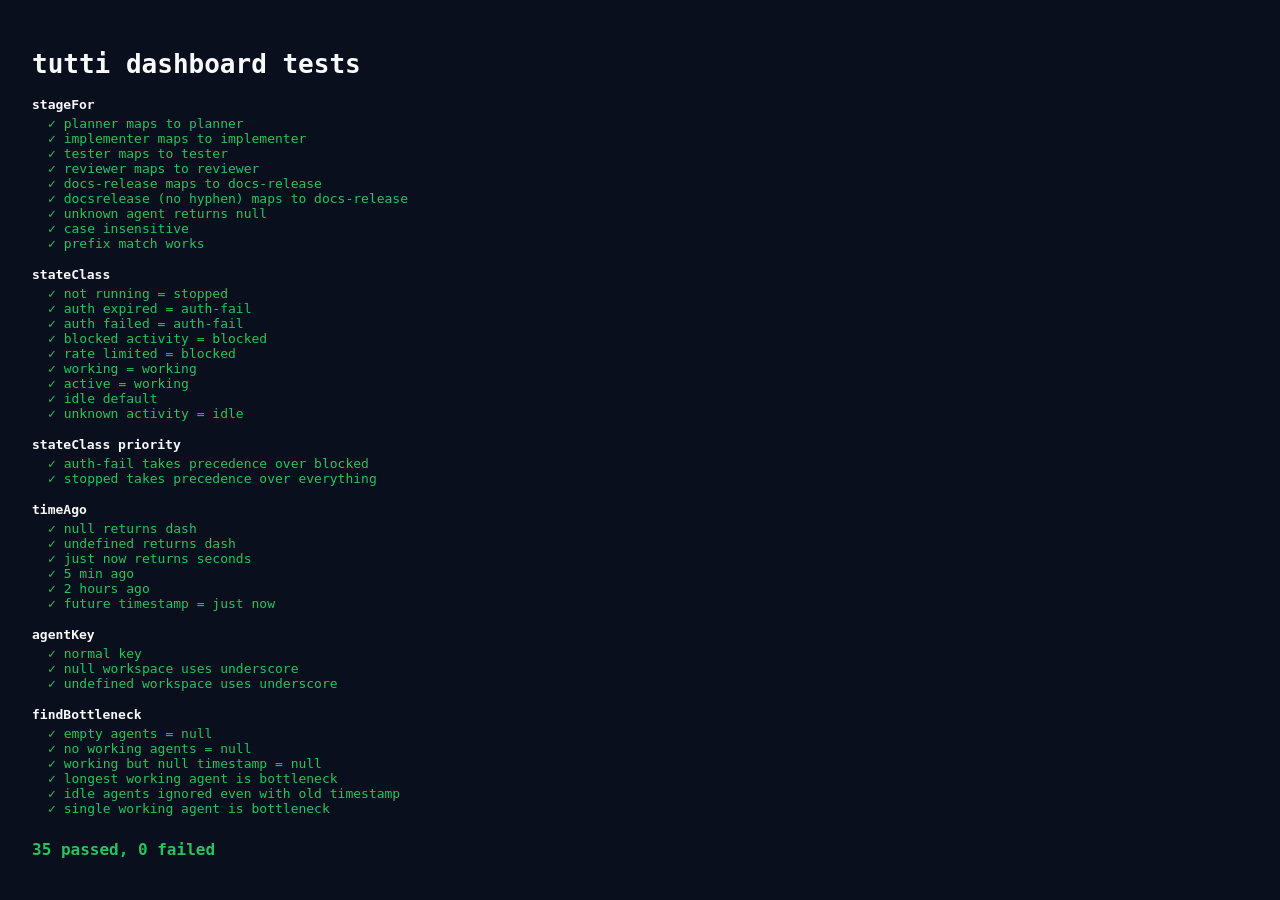
==== dashboard/test.html @ d76b61cb "feat: Phase 1a factory-floor dashboard — DESIGN.md alignment, operational HUD, detail drawer Aligns " ====
<!DOCTYPE html>
<html lang="en">
<head>
  <meta charset="utf-8">
  <title>tutti dashboard — unit tests</title>
  <style>
    body { font-family: monospace; background: #0a0f1e; color: #f9fafb; padding: 24px; }
    .pass { color: #22c55e; }
    .fail { color: #ef4444; }
    .suite { margin-bottom: 16px; }
    .suite-name { font-weight: bold; margin-bottom: 4px; }
    .result { padding-left: 16px; font-size: 13px; }
    #summary { margin-top: 24px; font-size: 16px; font-weight: bold; }
  </style>
</head>
<body>
<h1>tutti dashboard tests</h1>
<div id="output"></div>
<div id="summary"></div>

<script>
// ── Test harness ──
var passed = 0, failed = 0;
var $output = document.getElementById("output");
var currentSuite = null;
var suiteEl = null;

function suite(name) {
  currentSuite = name;
  suiteEl = document.createElement("div");
  suiteEl.className = "suite";
  var title = document.createElement("div");
  title.className = "suite-name";
  title.textContent = name;
  suiteEl.appendChild(title);
  $output.appendChild(suiteEl);
}

function assert(description, actual, expected) {
  var ok = actual === expected;
  var line = document.createElement("div");
  line.className = "result " + (ok ? "pass" : "fail");
  if (ok) {
    line.textContent = "\u2713 " + description;
    passed++;
  } else {
    line.textContent = "\u2717 " + description + " — expected " + JSON.stringify(expected) + ", got " + JSON.stringify(actual);
    failed++;
  }
  suiteEl.appendChild(line);
}

function assertTruthy(description, actual) {
  var ok = !!actual;
  var line = document.createElement("div");
  line.className = "result " + (ok ? "pass" : "fail");
  if (ok) {
    line.textContent = "\u2713 " + description;
    passed++;
  } else {
    line.textContent = "\u2717 " + description + " — got " + JSON.stringify(actual);
    failed++;
  }
  suiteEl.appendChild(line);
}

function assertNull(description, actual) {
  var ok = actual === null || actual === undefined;
  var line = document.createElement("div");
  line.className = "result " + (ok ? "pass" : "fail");
  if (ok) {
    line.textContent = "\u2713 " + description;
    passed++;
  } else {
    line.textContent = "\u2717 " + description + " — expected null, got " + JSON.stringify(actual);
    failed++;
  }
  suiteEl.appendChild(line);
}

// ── Functions under test (copied from app.js to keep tests self-contained) ──

var STAGE_ORDER = ["planner", "implementer", "tester", "reviewer", "docs-release"];

function stageFor(agent) {
  var a = agent.toLowerCase();
  for (var i = 0; i < STAGE_ORDER.length; i++) {
    var s = STAGE_ORDER[i];
    if (a.indexOf(s.replace("-", "")) !== -1 || a.indexOf(s) !== -1) return s;
  }
  return null;
}

function stateClass(agent) {
  if (!agent.running) return "stopped";
  if (agent.auth_state === "expired" || agent.auth_state === "failed")
    return "auth-fail";
  if (agent.activity_state === "blocked" || agent.activity_state === "rate_limited")
    return "blocked";
  if (agent.activity_state === "working" || agent.activity_state === "active")
    return "working";
  return "idle";
}

function timeAgo(ts) {
  if (!ts) return "\u2014";
  var diff = (Date.now() - new Date(ts).getTime()) / 1000;
  if (diff < 0) return "just now";
  if (diff < 60) return Math.floor(diff) + "s ago";
  if (diff < 3600) return Math.floor(diff / 60) + "m ago";
  return Math.floor(diff / 3600) + "h ago";
}

function agentKey(workspace, agent) {
  return (workspace || "_") + ":" + agent;
}

function findBottleneck(agents) {
  var longest = null;
  var longestDuration = 0;
  var now = Date.now();
  var names = Object.keys(agents);
  for (var i = 0; i < names.length; i++) {
    var agent = agents[names[i]];
    if (stateClass(agent) !== "working") continue;
    var ts = agent.last_output_change_at;
    if (!ts) continue;
    var duration = now - new Date(ts).getTime();
    if (duration > longestDuration) {
      longestDuration = duration;
      longest = agent;
    }
  }
  return longest;
}

// ── Tests ──

suite("stageFor");
assert("planner maps to planner", stageFor("planner"), "planner");
assert("implementer maps to implementer", stageFor("implementer"), "implementer");
assert("tester maps to tester", stageFor("tester"), "tester");
assert("reviewer maps to reviewer", stageFor("reviewer"), "reviewer");
assert("docs-release maps to docs-release", stageFor("docs-release"), "docs-release");
assert("docsrelease (no hyphen) maps to docs-release", stageFor("docsrelease"), "docs-release");
assert("unknown agent returns null", stageFor("conductor"), null);
assert("case insensitive", stageFor("PLANNER"), "planner");
assert("prefix match works", stageFor("my-planner-agent"), "planner");

suite("stateClass");
assert("not running = stopped", stateClass({ running: false }), "stopped");
assert("auth expired = auth-fail", stateClass({ running: true, auth_state: "expired" }), "auth-fail");
assert("auth failed = auth-fail", stateClass({ running: true, auth_state: "failed" }), "auth-fail");
assert("blocked activity = blocked", stateClass({ running: true, auth_state: "ok", activity_state: "blocked" }), "blocked");
assert("rate limited = blocked", stateClass({ running: true, auth_state: "ok", activity_state: "rate_limited" }), "blocked");
assert("working = working", stateClass({ running: true, auth_state: "ok", activity_state: "working" }), "working");
assert("active = working", stateClass({ running: true, auth_state: "ok", activity_state: "active" }), "working");
assert("idle default", stateClass({ running: true, auth_state: "ok", activity_state: "idle" }), "idle");
assert("unknown activity = idle", stateClass({ running: true, auth_state: "ok", activity_state: "something_else" }), "idle");

suite("stateClass priority");
assert("auth-fail takes precedence over blocked", stateClass({ running: true, auth_state: "failed", activity_state: "blocked" }), "auth-fail");
assert("stopped takes precedence over everything", stateClass({ running: false, auth_state: "failed", activity_state: "working" }), "stopped");

suite("timeAgo");
assert("null returns dash", timeAgo(null), "\u2014");
assert("undefined returns dash", timeAgo(undefined), "\u2014");
var now = new Date().toISOString();
assert("just now returns seconds", timeAgo(now).indexOf("s ago") !== -1 || timeAgo(now) === "0s ago", true);
var fiveMinAgo = new Date(Date.now() - 5 * 60 * 1000).toISOString();
assert("5 min ago", timeAgo(fiveMinAgo), "5m ago");
var twoHoursAgo = new Date(Date.now() - 2 * 3600 * 1000).toISOString();
assert("2 hours ago", timeAgo(twoHoursAgo), "2h ago");
var futureTs = new Date(Date.now() + 60000).toISOString();
assert("future timestamp = just now", timeAgo(futureTs), "just now");

suite("agentKey");
assert("normal key", agentKey("myws", "planner"), "myws:planner");
assert("null workspace uses underscore", agentKey(null, "planner"), "_:planner");
assert("undefined workspace uses underscore", agentKey(undefined, "planner"), "_:planner");

suite("findBottleneck");
assertNull("empty agents = null", findBottleneck({}));
assertNull("no working agents = null", findBottleneck({
  "a:planner": { running: true, auth_state: "ok", activity_state: "idle", agent: "planner" }
}));
assertNull("working but null timestamp = null", findBottleneck({
  "a:planner": { running: true, auth_state: "ok", activity_state: "working", agent: "planner", last_output_change_at: null }
}));

var oldTs = new Date(Date.now() - 600000).toISOString();
var recentTs = new Date(Date.now() - 60000).toISOString();
var bottleneckResult = findBottleneck({
  "a:planner": { running: true, auth_state: "ok", activity_state: "working", agent: "planner", last_output_change_at: oldTs },
  "a:implementer": { running: true, auth_state: "ok", activity_state: "working", agent: "implementer", last_output_change_at: recentTs }
});
assert("longest working agent is bottleneck", bottleneckResult.agent, "planner");

var tieResult = findBottleneck({
  "a:planner": { running: true, auth_state: "ok", activity_state: "working", agent: "planner", last_output_change_at: oldTs },
  "a:implementer": { running: true, auth_state: "ok", activity_state: "idle", agent: "implementer", last_output_change_at: oldTs }
});
assert("idle agents ignored even with old timestamp", tieResult.agent, "planner");

var singleResult = findBottleneck({
  "a:reviewer": { running: true, auth_state: "ok", activity_state: "working", agent: "reviewer", last_output_change_at: recentTs }
});
assert("single working agent is bottleneck", singleResult.agent, "reviewer");

// ── Summary ──
var $summary = document.getElementById("summary");
$summary.className = failed > 0 ? "fail" : "pass";
$summary.textContent = passed + " passed, " + failed + " failed";
</script>
</body>
</html>
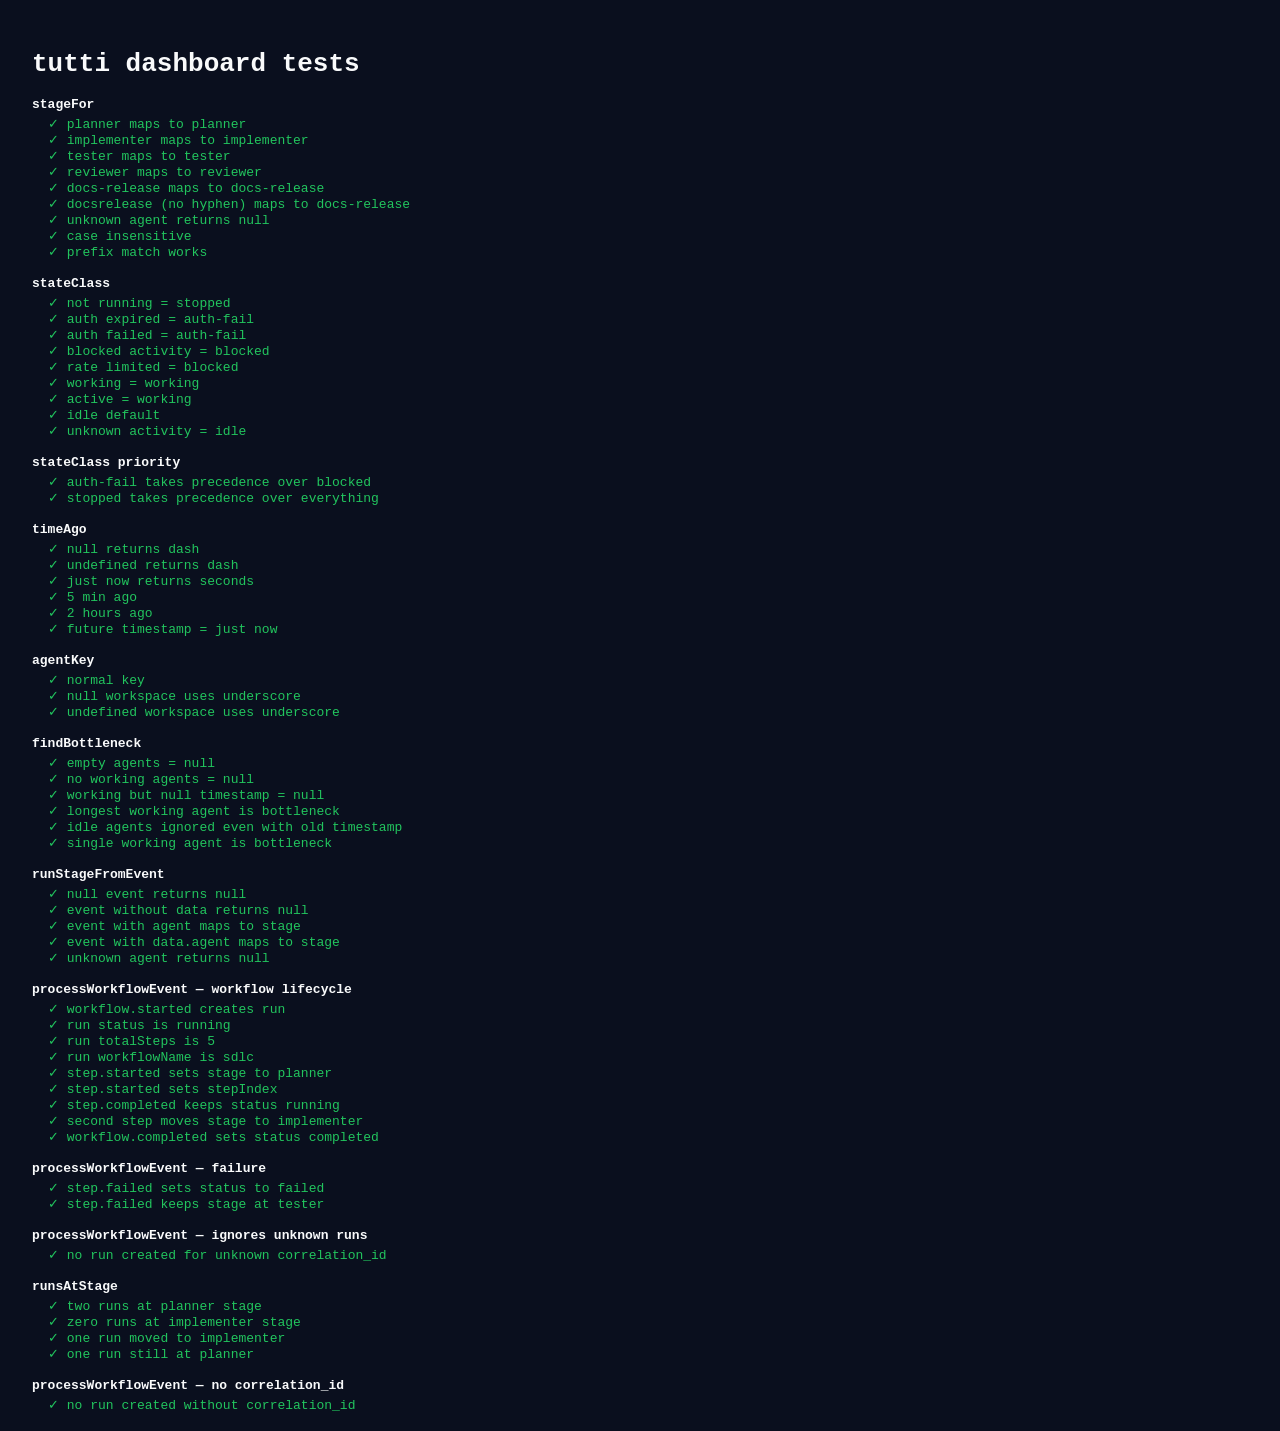
==== commit 55015501: "feat: Phase 1b — SSE workflow step events, event rotation, lane animation Emit workflow.step.started" ====
--- a/dashboard/test.html
+++ b/dashboard/test.html
@@ -207,6 +207,160 @@
 });
 assert("single working agent is bottleneck", singleResult.agent, "reviewer");
 
+// ── Run tracking functions under test ──
+function runStageFromEvent(evt) {
+  if (!evt || !evt.data) return null;
+  var agent = evt.agent || (evt.data && evt.data.agent);
+  if (agent) return stageFor(agent);
+  return null;
+}
+
+function processWorkflowEvent(evt) {
+  var id = evt.correlation_id;
+  if (!id) return;
+  if (evt.event === "workflow.started") {
+    testRuns[id] = {
+      id: id, status: "running", stage: null, stepIndex: 0,
+      totalSteps: (evt.data && evt.data.total_steps) || 0,
+      workflowName: (evt.data && evt.data.workflow_name) || "",
+      startedAt: evt.timestamp
+    };
+    return;
+  }
+  var run = testRuns[id];
+  if (!run) return;
+  if (evt.event === "workflow.step.started") {
+    run.stage = runStageFromEvent(evt);
+    run.stepIndex = (evt.data && evt.data.step_index) || run.stepIndex;
+    run.totalSteps = (evt.data && evt.data.total_steps) || run.totalSteps;
+    run.status = "running";
+  } else if (evt.event === "workflow.step.failed") {
+    run.stage = runStageFromEvent(evt);
+    run.status = "failed";
+  } else if (evt.event === "workflow.completed") {
+    run.status = "completed";
+  } else if (evt.event === "workflow.failed") {
+    run.status = "failed";
+  }
+}
+
+function runsAtStage(stage) {
+  var result = [];
+  var ids = Object.keys(testRuns);
+  for (var i = 0; i < ids.length; i++) {
+    var run = testRuns[ids[i]];
+    if (run.stage === stage) result.push(run);
+  }
+  return result;
+}
+
+var testRuns = {};
+
+suite("runStageFromEvent");
+assert("null event returns null", runStageFromEvent(null), null);
+assert("event without data returns null", runStageFromEvent({ event: "test" }), null);
+assert("event with agent maps to stage", runStageFromEvent({ agent: "planner", data: {} }), "planner");
+assert("event with data.agent maps to stage", runStageFromEvent({ data: { agent: "implementer" } }), "implementer");
+assertNull("unknown agent returns null", runStageFromEvent({ agent: "conductor", data: {} }));
+
+suite("processWorkflowEvent — workflow lifecycle");
+testRuns = {};
+processWorkflowEvent({
+  event: "workflow.started", correlation_id: "run-1",
+  data: { workflow_name: "sdlc", total_steps: 5 },
+  timestamp: new Date().toISOString()
+});
+assertTruthy("workflow.started creates run", testRuns["run-1"]);
+assert("run status is running", testRuns["run-1"].status, "running");
+assert("run totalSteps is 5", testRuns["run-1"].totalSteps, 5);
+assert("run workflowName is sdlc", testRuns["run-1"].workflowName, "sdlc");
+
+processWorkflowEvent({
+  event: "workflow.step.started", correlation_id: "run-1",
+  agent: "planner", data: { step_index: 1, total_steps: 5 }
+});
+assert("step.started sets stage to planner", testRuns["run-1"].stage, "planner");
+assert("step.started sets stepIndex", testRuns["run-1"].stepIndex, 1);
+
+processWorkflowEvent({
+  event: "workflow.step.completed", correlation_id: "run-1",
+  agent: "planner", data: { step_index: 1 }
+});
+assert("step.completed keeps status running", testRuns["run-1"].status, "running");
+
+processWorkflowEvent({
+  event: "workflow.step.started", correlation_id: "run-1",
+  agent: "implementer", data: { step_index: 2, total_steps: 5 }
+});
+assert("second step moves stage to implementer", testRuns["run-1"].stage, "implementer");
+
+processWorkflowEvent({
+  event: "workflow.completed", correlation_id: "run-1",
+  data: { success: true }
+});
+assert("workflow.completed sets status completed", testRuns["run-1"].status, "completed");
+
+suite("processWorkflowEvent — failure");
+testRuns = {};
+processWorkflowEvent({
+  event: "workflow.started", correlation_id: "run-2",
+  data: { workflow_name: "test-wf", total_steps: 3 },
+  timestamp: new Date().toISOString()
+});
+processWorkflowEvent({
+  event: "workflow.step.started", correlation_id: "run-2",
+  agent: "tester", data: { step_index: 1, total_steps: 3 }
+});
+processWorkflowEvent({
+  event: "workflow.step.failed", correlation_id: "run-2",
+  agent: "tester", data: { step_index: 1, message: "timed out" }
+});
+assert("step.failed sets status to failed", testRuns["run-2"].status, "failed");
+assert("step.failed keeps stage at tester", testRuns["run-2"].stage, "tester");
+
+suite("processWorkflowEvent — ignores unknown runs");
+testRuns = {};
+processWorkflowEvent({
+  event: "workflow.step.started", correlation_id: "unknown-run",
+  agent: "planner", data: { step_index: 1 }
+});
+assertNull("no run created for unknown correlation_id", testRuns["unknown-run"]);
+
+suite("runsAtStage");
+testRuns = {};
+processWorkflowEvent({
+  event: "workflow.started", correlation_id: "r1",
+  data: { workflow_name: "a", total_steps: 2 },
+  timestamp: new Date().toISOString()
+});
+processWorkflowEvent({
+  event: "workflow.step.started", correlation_id: "r1",
+  agent: "planner", data: { step_index: 1 }
+});
+processWorkflowEvent({
+  event: "workflow.started", correlation_id: "r2",
+  data: { workflow_name: "b", total_steps: 2 },
+  timestamp: new Date().toISOString()
+});
+processWorkflowEvent({
+  event: "workflow.step.started", correlation_id: "r2",
+  agent: "planner", data: { step_index: 1 }
+});
+assert("two runs at planner stage", runsAtStage("planner").length, 2);
+assert("zero runs at implementer stage", runsAtStage("implementer").length, 0);
+processWorkflowEvent({
+  event: "workflow.step.started", correlation_id: "r1",
+  agent: "implementer", data: { step_index: 2 }
+});
+assert("one run moved to implementer", runsAtStage("implementer").length, 1);
+assert("one run still at planner", runsAtStage("planner").length, 1);
+
+suite("processWorkflowEvent — no correlation_id");
+testRuns = {};
+var prevKeys = Object.keys(testRuns).length;
+processWorkflowEvent({ event: "workflow.started", data: {} });
+assert("no run created without correlation_id", Object.keys(testRuns).length, prevKeys);
+
 // ── Summary ──
 var $summary = document.getElementById("summary");
 $summary.className = failed > 0 ? "fail" : "pass";
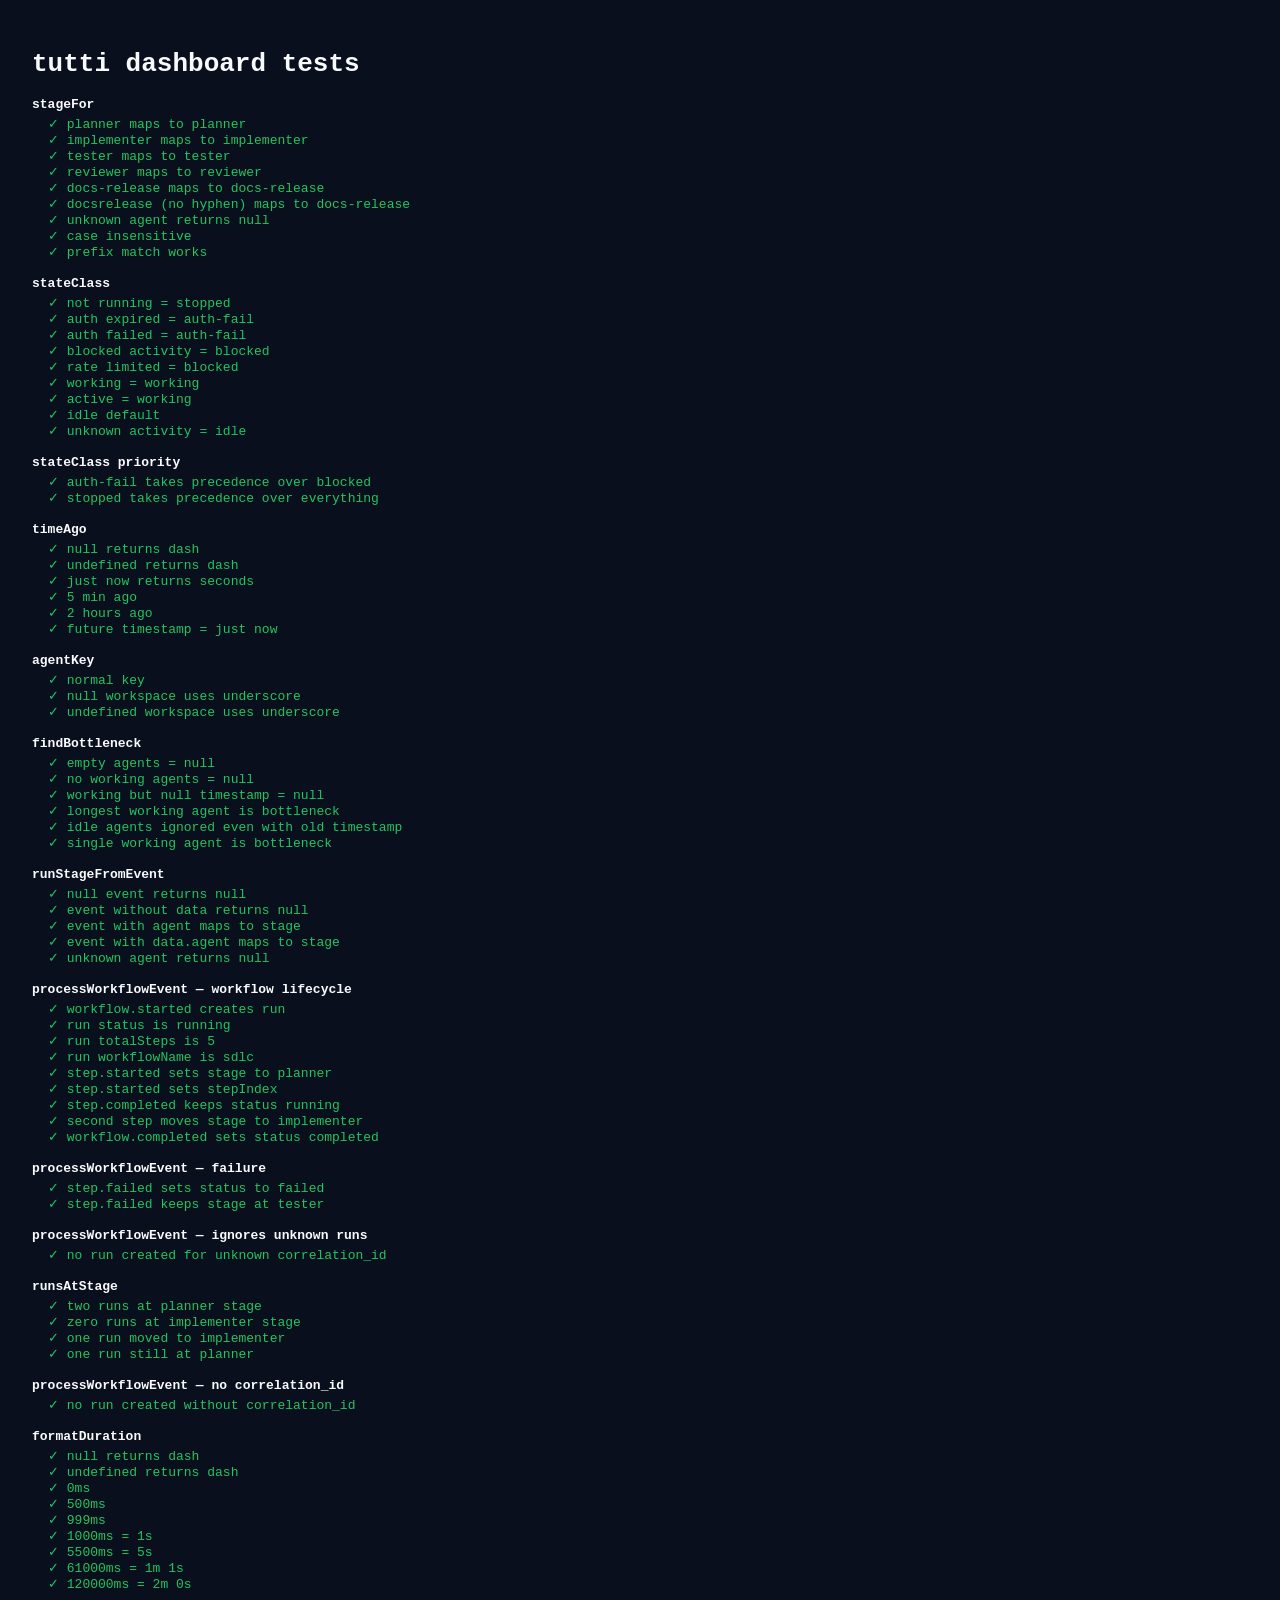
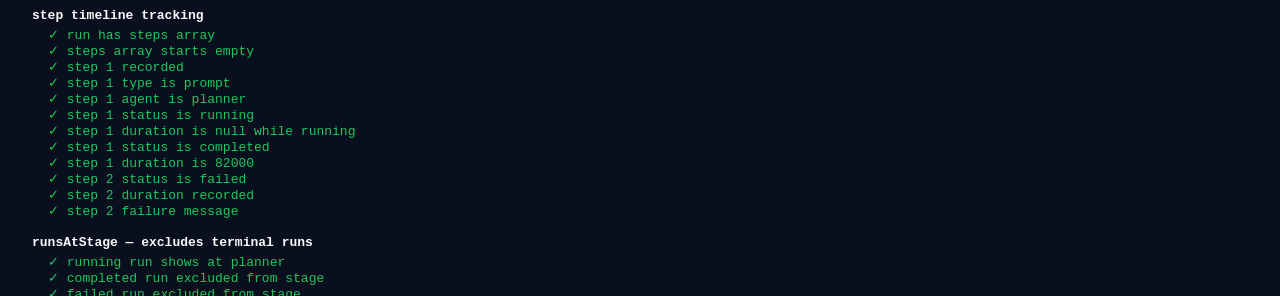
==== commit 1894d760: "feat: Phase 1b wiring — step timeline, run reconstruction, SSE recovery Complete the remaining Phase" ====
--- a/dashboard/test.html
+++ b/dashboard/test.html
@@ -215,6 +215,16 @@
   return null;
 }
 
+function formatDuration(ms) {
+  if (!ms && ms !== 0) return "\u2014";
+  if (ms < 1000) return ms + "ms";
+  var s = Math.floor(ms / 1000);
+  if (s < 60) return s + "s";
+  var m = Math.floor(s / 60);
+  s = s % 60;
+  return m + "m " + s + "s";
+}
+
 function processWorkflowEvent(evt) {
   var id = evt.correlation_id;
   if (!id) return;
@@ -223,7 +233,8 @@
       id: id, status: "running", stage: null, stepIndex: 0,
       totalSteps: (evt.data && evt.data.total_steps) || 0,
       workflowName: (evt.data && evt.data.workflow_name) || "",
-      startedAt: evt.timestamp
+      startedAt: evt.timestamp,
+      steps: []
     };
     return;
   }
@@ -234,13 +245,36 @@
     run.stepIndex = (evt.data && evt.data.step_index) || run.stepIndex;
     run.totalSteps = (evt.data && evt.data.total_steps) || run.totalSteps;
     run.status = "running";
+    var idx = evt.data && evt.data.step_index;
+    if (idx) {
+      run.steps[idx] = {
+        index: idx, type: (evt.data && evt.data.step_type) || "unknown",
+        agent: evt.agent || null, stage: run.stage,
+        status: "running", startedAt: evt.timestamp,
+        durationMs: null, message: null
+      };
+    }
+  } else if (evt.event === "workflow.step.completed") {
+    var cidx = evt.data && evt.data.step_index;
+    if (cidx && run.steps[cidx]) {
+      run.steps[cidx].status = "completed";
+      run.steps[cidx].durationMs = (evt.data && evt.data.duration_ms) || null;
+    }
   } else if (evt.event === "workflow.step.failed") {
     run.stage = runStageFromEvent(evt);
     run.status = "failed";
+    var fidx = evt.data && evt.data.step_index;
+    if (fidx && run.steps[fidx]) {
+      run.steps[fidx].status = "failed";
+      run.steps[fidx].durationMs = (evt.data && evt.data.duration_ms) || null;
+      run.steps[fidx].message = (evt.data && evt.data.message) || null;
+    }
   } else if (evt.event === "workflow.completed") {
     run.status = "completed";
+    run.finishedAt = evt.timestamp;
   } else if (evt.event === "workflow.failed") {
     run.status = "failed";
+    run.finishedAt = evt.timestamp;
   }
 }
 
@@ -249,7 +283,7 @@
   var ids = Object.keys(testRuns);
   for (var i = 0; i < ids.length; i++) {
     var run = testRuns[ids[i]];
-    if (run.stage === stage) result.push(run);
+    if (run.stage === stage && run.status !== "completed" && run.status !== "failed") result.push(run);
   }
   return result;
 }
@@ -360,6 +394,92 @@
 var prevKeys = Object.keys(testRuns).length;
 processWorkflowEvent({ event: "workflow.started", data: {} });
 assert("no run created without correlation_id", Object.keys(testRuns).length, prevKeys);
+
+suite("formatDuration");
+assert("null returns dash", formatDuration(null), "\u2014");
+assert("undefined returns dash", formatDuration(undefined), "\u2014");
+assert("0ms", formatDuration(0), "0ms");
+assert("500ms", formatDuration(500), "500ms");
+assert("999ms", formatDuration(999), "999ms");
+assert("1000ms = 1s", formatDuration(1000), "1s");
+assert("5500ms = 5s", formatDuration(5500), "5s");
+assert("61000ms = 1m 1s", formatDuration(61000), "1m 1s");
+assert("120000ms = 2m 0s", formatDuration(120000), "2m 0s");
+
+suite("step timeline tracking");
+testRuns = {};
+processWorkflowEvent({
+  event: "workflow.started", correlation_id: "st-1",
+  data: { workflow_name: "sdlc", total_steps: 3 },
+  timestamp: "2026-03-21T05:00:00Z"
+});
+assertTruthy("run has steps array", Array.isArray(testRuns["st-1"].steps));
+assert("steps array starts empty", testRuns["st-1"].steps.length, 0);
+
+processWorkflowEvent({
+  event: "workflow.step.started", correlation_id: "st-1",
+  agent: "planner", data: { step_index: 1, step_type: "prompt", total_steps: 3 },
+  timestamp: "2026-03-21T05:00:01Z"
+});
+assertTruthy("step 1 recorded", testRuns["st-1"].steps[1]);
+assert("step 1 type is prompt", testRuns["st-1"].steps[1].type, "prompt");
+assert("step 1 agent is planner", testRuns["st-1"].steps[1].agent, "planner");
+assert("step 1 status is running", testRuns["st-1"].steps[1].status, "running");
+assertNull("step 1 duration is null while running", testRuns["st-1"].steps[1].durationMs);
+
+processWorkflowEvent({
+  event: "workflow.step.completed", correlation_id: "st-1",
+  agent: "planner", data: { step_index: 1, duration_ms: 82000 }
+});
+assert("step 1 status is completed", testRuns["st-1"].steps[1].status, "completed");
+assert("step 1 duration is 82000", testRuns["st-1"].steps[1].durationMs, 82000);
+
+processWorkflowEvent({
+  event: "workflow.step.started", correlation_id: "st-1",
+  agent: "implementer", data: { step_index: 2, step_type: "prompt", total_steps: 3 },
+  timestamp: "2026-03-21T05:01:23Z"
+});
+processWorkflowEvent({
+  event: "workflow.step.failed", correlation_id: "st-1",
+  agent: "implementer", data: { step_index: 2, duration_ms: 43000, message: "no commit produced" }
+});
+assert("step 2 status is failed", testRuns["st-1"].steps[2].status, "failed");
+assert("step 2 duration recorded", testRuns["st-1"].steps[2].durationMs, 43000);
+assert("step 2 failure message", testRuns["st-1"].steps[2].message, "no commit produced");
+
+suite("runsAtStage — excludes terminal runs");
+testRuns = {};
+processWorkflowEvent({
+  event: "workflow.started", correlation_id: "term-1",
+  data: { workflow_name: "a", total_steps: 2 },
+  timestamp: new Date().toISOString()
+});
+processWorkflowEvent({
+  event: "workflow.step.started", correlation_id: "term-1",
+  agent: "planner", data: { step_index: 1 }
+});
+assert("running run shows at planner", runsAtStage("planner").length, 1);
+processWorkflowEvent({
+  event: "workflow.completed", correlation_id: "term-1",
+  data: { success: true }
+});
+assert("completed run excluded from stage", runsAtStage("planner").length, 0);
+
+testRuns = {};
+processWorkflowEvent({
+  event: "workflow.started", correlation_id: "term-2",
+  data: { workflow_name: "b", total_steps: 2 },
+  timestamp: new Date().toISOString()
+});
+processWorkflowEvent({
+  event: "workflow.step.started", correlation_id: "term-2",
+  agent: "tester", data: { step_index: 1 }
+});
+processWorkflowEvent({
+  event: "workflow.failed", correlation_id: "term-2",
+  data: { success: false }
+});
+assert("failed run excluded from stage", runsAtStage("tester").length, 0);
 
 // ── Summary ──
 var $summary = document.getElementById("summary");
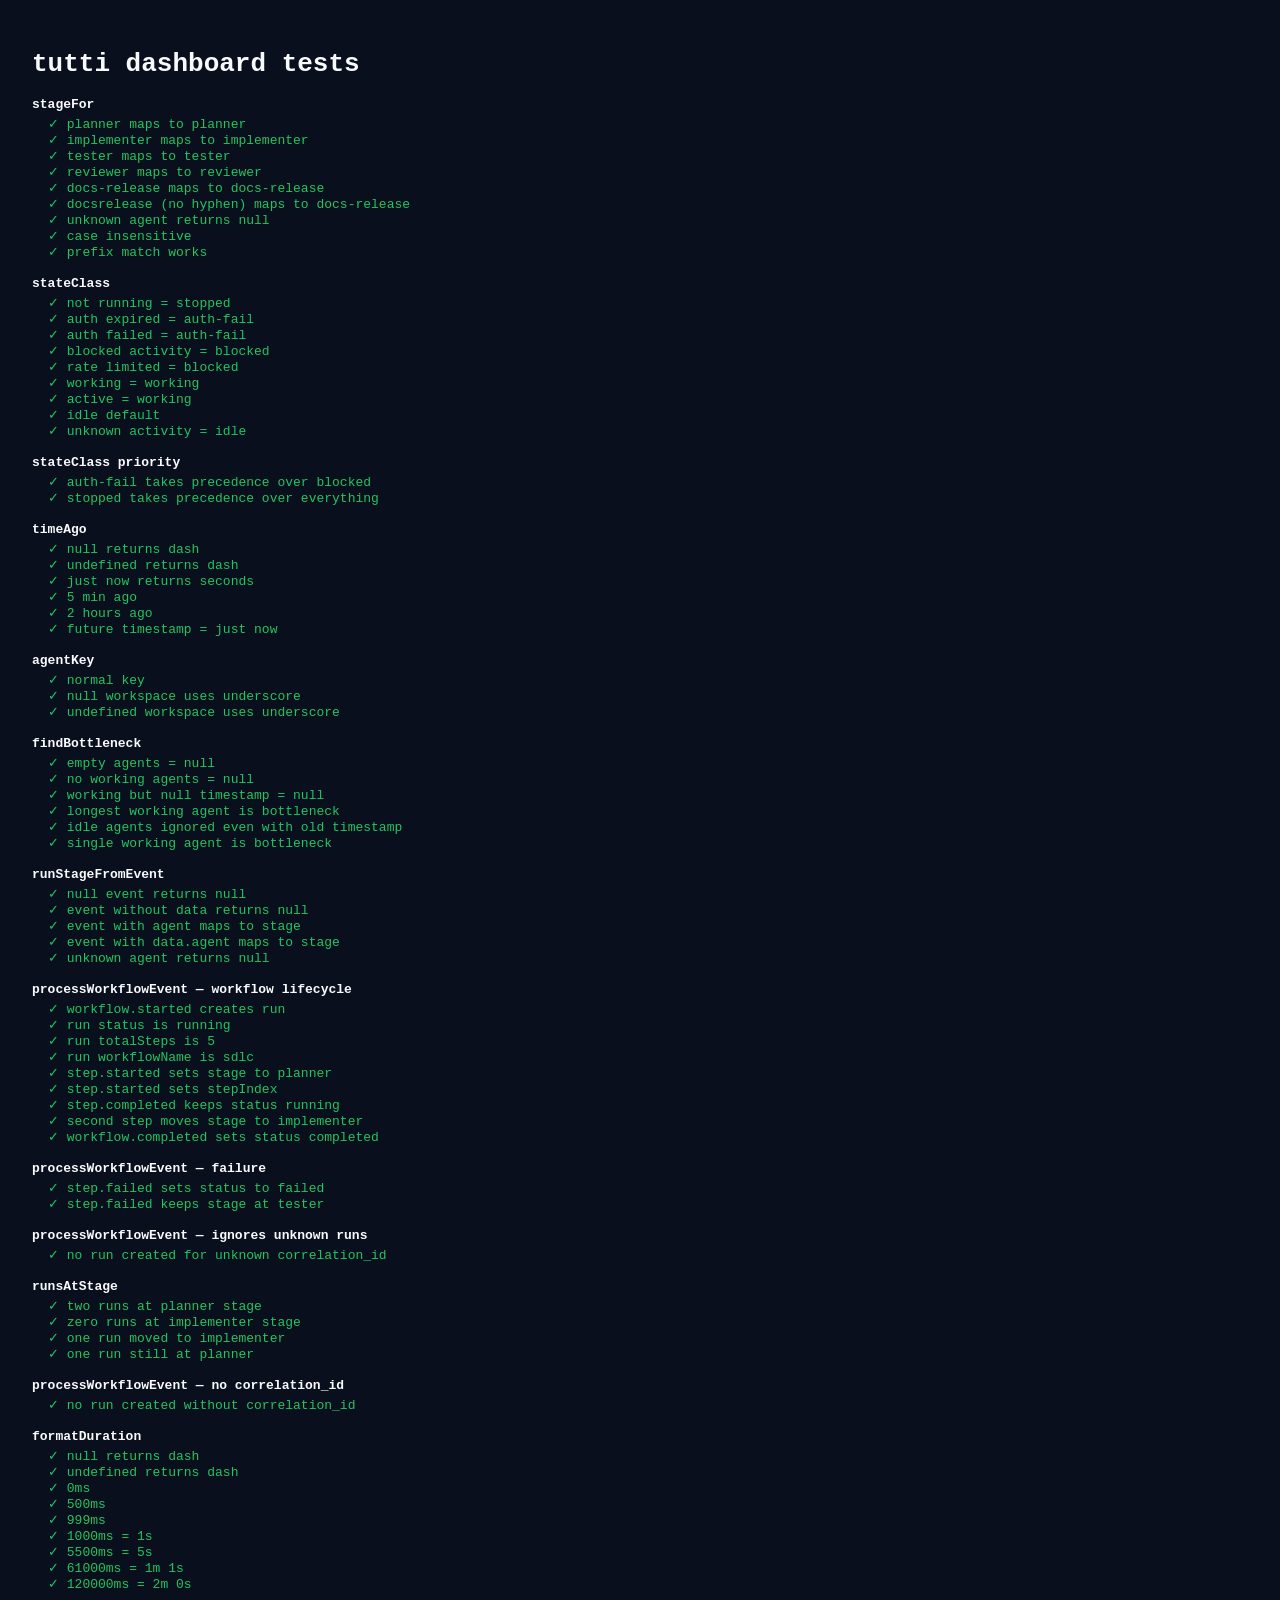
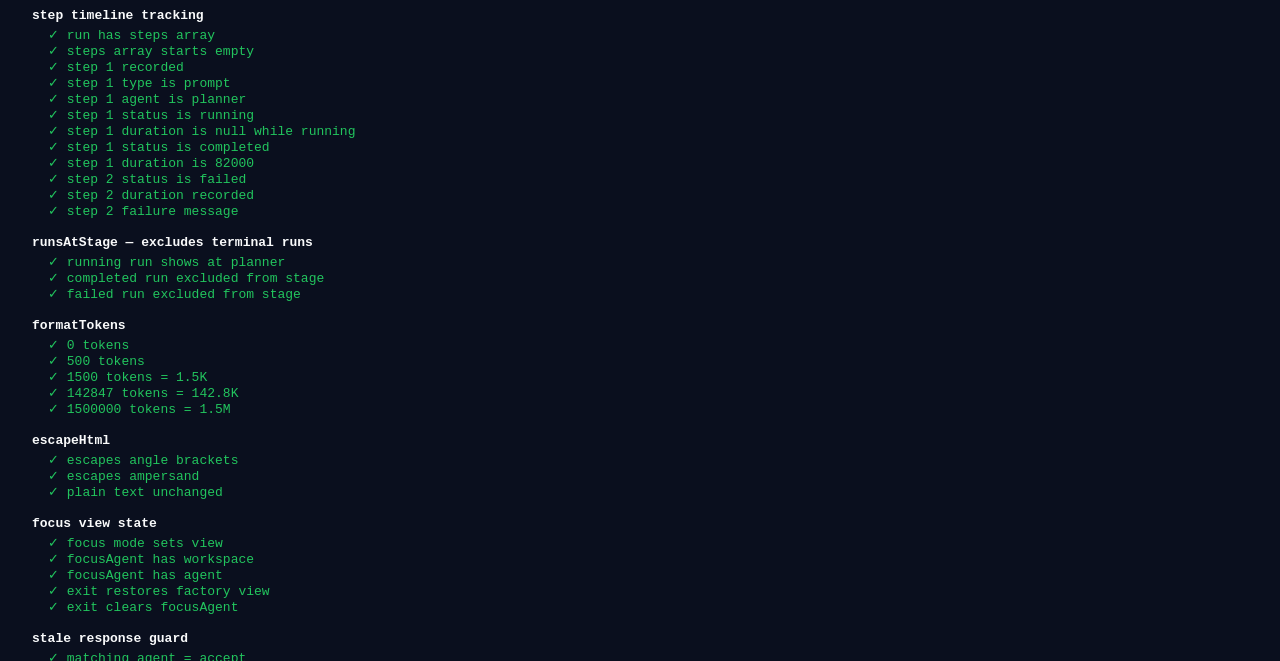
==== commit c4f16afc: "feat: Phase 2a — Agent Focus Mode with live terminal, usage, and diff The Factorio zoom-in: click a " ====
--- a/dashboard/test.html
+++ b/dashboard/test.html
@@ -481,6 +481,56 @@
 });
 assert("failed run excluded from stage", runsAtStage("tester").length, 0);
 
+// ── Focus mode helpers under test ──
+
+function formatTokens(n) {
+  if (!n) return "0";
+  if (n >= 1000000) return (n / 1000000).toFixed(1) + "M";
+  if (n >= 1000) return (n / 1000).toFixed(1) + "K";
+  return String(n);
+}
+
+function escapeHtml(str) {
+  return str.replace(/&/g, "&amp;").replace(/</g, "&lt;").replace(/>/g, "&gt;");
+}
+
+suite("formatTokens");
+assert("0 tokens", formatTokens(0), "0");
+assert("500 tokens", formatTokens(500), "500");
+assert("1500 tokens = 1.5K", formatTokens(1500), "1.5K");
+assert("142847 tokens = 142.8K", formatTokens(142847), "142.8K");
+assert("1500000 tokens = 1.5M", formatTokens(1500000), "1.5M");
+
+suite("escapeHtml");
+assert("escapes angle brackets", escapeHtml("<div>"), "&lt;div&gt;");
+assert("escapes ampersand", escapeHtml("a & b"), "a &amp; b");
+assert("plain text unchanged", escapeHtml("hello"), "hello");
+
+suite("focus view state");
+// Simulate the view state machine
+var testAppState = { view: "factory", focusAgent: null };
+
+// Enter focus
+testAppState.view = "focus";
+testAppState.focusAgent = { workspace: "tutti", agent: "implementer" };
+assert("focus mode sets view", testAppState.view, "focus");
+assert("focusAgent has workspace", testAppState.focusAgent.workspace, "tutti");
+assert("focusAgent has agent", testAppState.focusAgent.agent, "implementer");
+
+// Exit focus
+testAppState.view = "factory";
+testAppState.focusAgent = null;
+assert("exit restores factory view", testAppState.view, "factory");
+assertNull("exit clears focusAgent", testAppState.focusAgent);
+
+suite("stale response guard");
+// Simulate: start polling agent A, then switch to agent B
+var guardAgent = { workspace: "tutti", agent: "planner" };
+var responseAgent = { workspace: "tutti", agent: "planner" };
+assert("matching agent = accept", guardAgent.agent === responseAgent.agent, true);
+responseAgent = { workspace: "tutti", agent: "implementer" };
+assert("different agent = reject", guardAgent.agent === responseAgent.agent, false);
+
 // ── Summary ──
 var $summary = document.getElementById("summary");
 $summary.className = failed > 0 ? "fail" : "pass";
